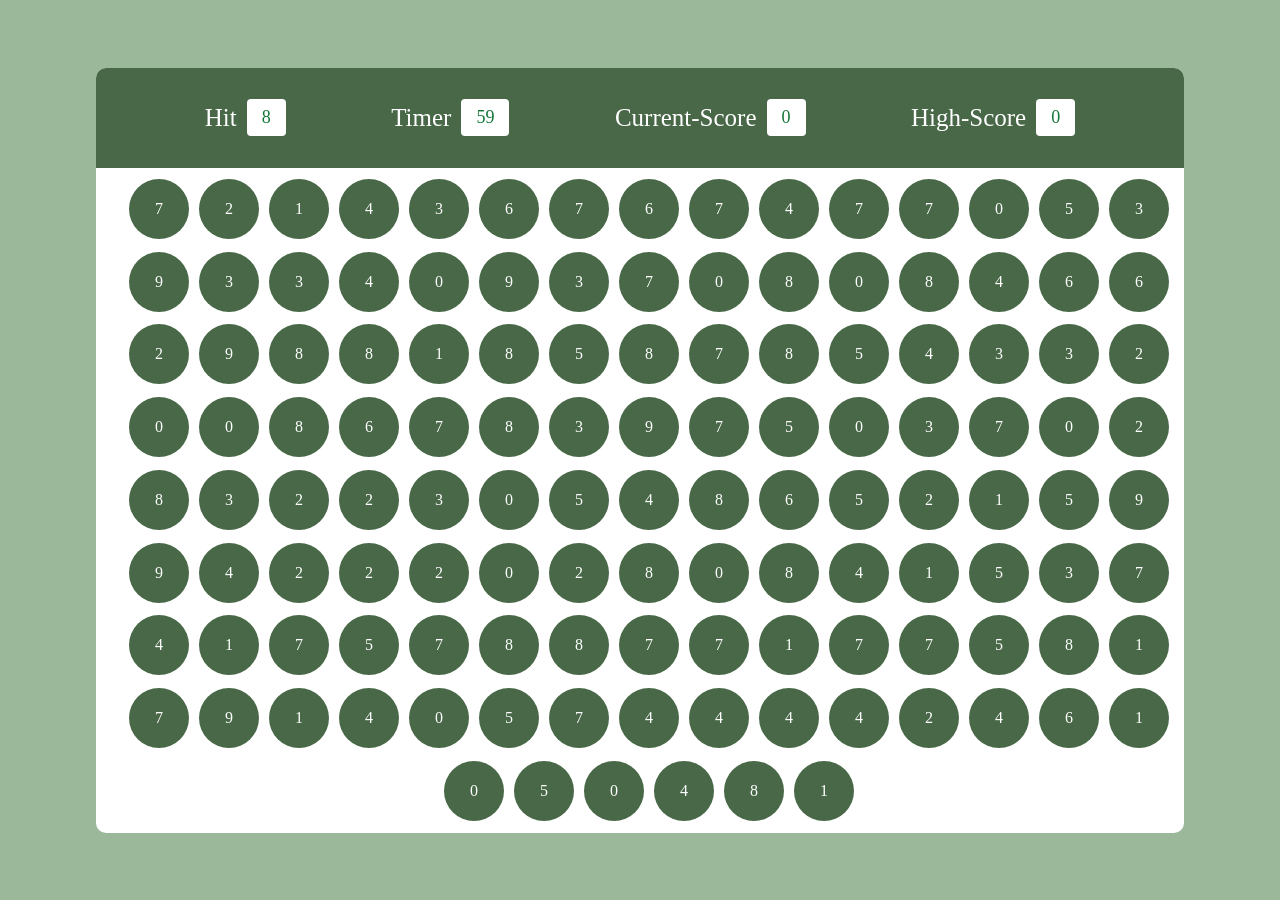
==== index.html @ c04d64e9 "first commit" ====
<!DOCTYPE html>
<html lang="en">
<head>
    <meta charset="UTF-8">
    <meta name="viewport" content="width=device-width, initial-scale=1.0">
    <title>Bubble Game</title>
    <link rel="stylesheet" href="style.css">
</head>
<body>
    <div class="main">
        <div class="work">
            <div id="paneltop">
                <div class="score">
                    <div class="elem">Hit</div>
                    <div class="box js-hit">5</div>
                </div>
                <div class="score">
                    <div class="elem">Timer</div>
                    <div class="box js-timer">60</div>
                </div>
                <div class="score">
                    <div class="elem">Current-Score</div>
                    <div class="box js-score">0</div>
                </div>
                <div class="score">
                    <div class="elem">High-Score</div>
                    <div class="box js-high-score">0</div>
                </div>
            </div>
            <div id="panelbottom">
                <div class="bubble">6</div>           
            </div>
        </div>
    </div>
    <script src="https://cdnjs.cloudflare.com/ajax/libs/gsap/3.13.0/gsap.min.js" integrity="sha512-NcZdtrT77bJr4STcmsGAESr06BYGE8woZdSdEgqnpyqac7sugNO+Tr4bGwGF3MsnEkGKhU2KL2xh6Ec+BqsaHA==" crossorigin="anonymous" referrerpolicy="no-referrer"></script>
    <script src="script.js"></script>
</body>
</html>
---- style.css ----
*{
    margin: 0px;
    padding: 0px;
    box-sizing: border-box;
}
html, body{
    height: 100%;
    width: 100%;
}
.main{
    height: 100%;
    width: 100%;
    display: flex;
    align-items: center;
    justify-content: center;
    background-color: rgb(155,184,155);

}
.work{
    width: 85%;
    height: 85%;
    border-radius: 10px;
    background-color: white;
    overflow: hidden;
}
#paneltop{
    height: 100px;
    width: 100%;
    background-color: rgb(72,104,72);
    display: flex;
    justify-content: space-between;
    align-items: center;
    padding: 0px 10%;
}
.box{
    background-color: white;
}
.score{
    display: flex;
    align-items: center;
    gap: 10px; 
}
.elem{
    font-size: 25px;
    color: white;
    font-weight: 500;
}
.box{
    padding: 8px 15px;
    color: rgb(18,119,57);
    border-radius: 4px;
    font-size: 18px;
    font-weight: 600px;
}
#panelbottom{
    width: 100%;
    height: calc(100% - 100px);
    display: flex;
    flex-wrap: wrap;
    gap: 10px;
    padding: 10px;
    padding-left: 28px;
    align-items: center;
    justify-content: center;
}
.bubble{
    background-color: rgb(72,104,72);
    height: 60px;
    width: 60px;
    border-radius: 50%;
    color: white;
    display: flex;
    align-items: center;
    justify-content: center;
    font-weight: 500;
    transition: background-color 0.15s ease;
}
.bubble:hover{
    background-color: rgb(50, 75,50);
    cursor: pointer;
}
.game-over{
    font-size: 160px;
    color: rgb(18,119,57);
}
.Game-Over-Screen{
    display: flex;
    flex-direction: column;
    align-items: center;
    gap: 25px;
}
.score-display{
    font-size: 80px;
    font-weight: 500;
    color: rgb(18,119,57);
    text-decoration: underline;
}
.score-color{
    color:rgb(27, 128, 27);
}
.playagainbutton{
    font-size: 40px;
    padding: 15px;
    border: none;
    background-color:rgb(18,119,57);
    color: white;
    border-radius: 12px;
    cursor: pointer;
    box-shadow: 5px 10px 5px rgba(0,0,0,0.3);
}

.winning-color{
    background-color: rgb(27, 128, 27);
}
.winning-color:hover{
    background-color: rgb(27, 128, 27)
}
.Lossing-color{
    background-color: red;
}
.Lossing-color:hover{
    background-color: red;
}
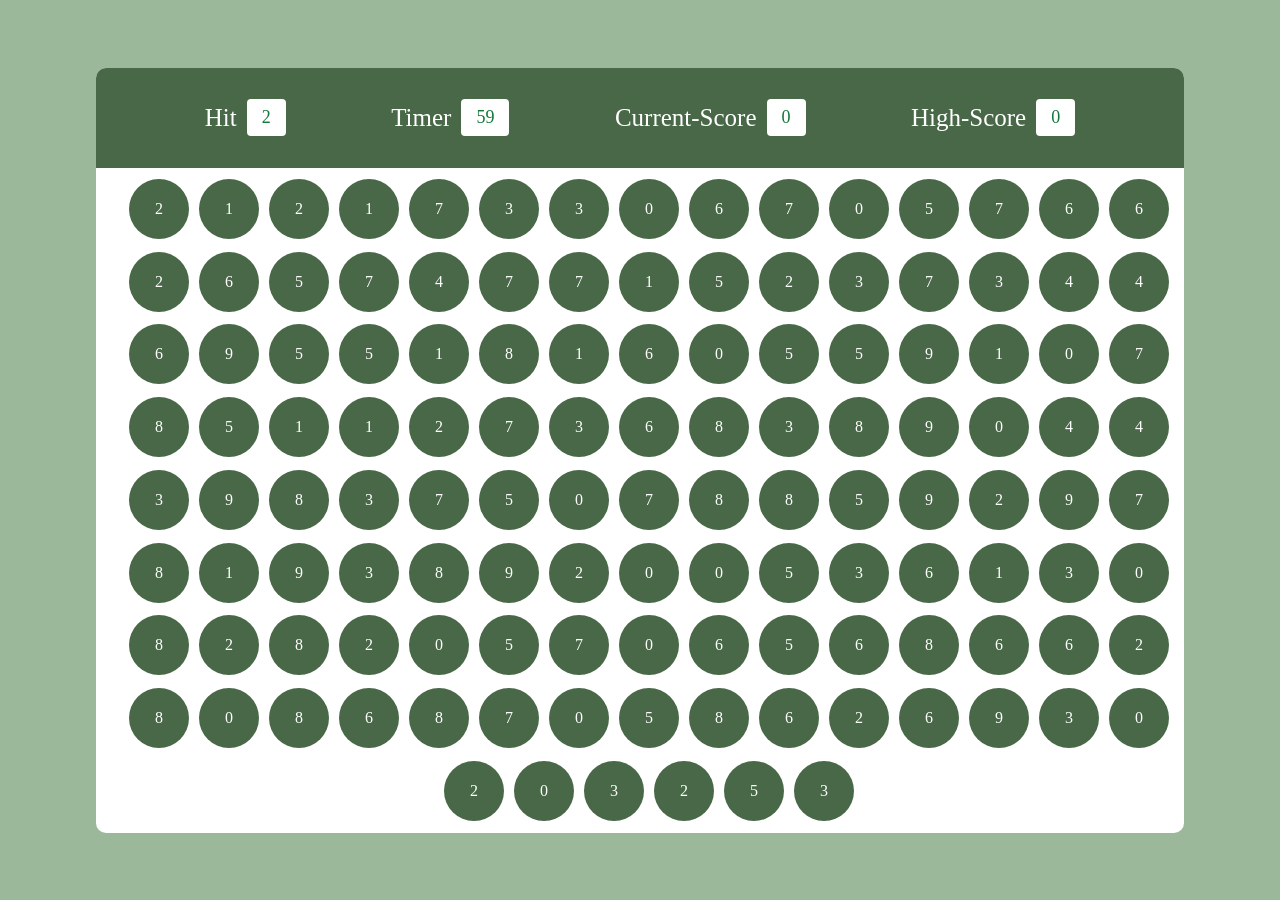
==== commit 3a93588d: "made the landing page of our website" ====
--- a/index.html
+++ b/index.html
@@ -4,7 +4,7 @@
     <meta charset="UTF-8">
     <meta name="viewport" content="width=device-width, initial-scale=1.0">
     <title>Bubble Game</title>
-    <link rel="stylesheet" href="style.css">
+    <link rel="stylesheet" href="styles/style.css">
 </head>
 <body>
     <div class="main">
@@ -33,6 +33,6 @@
         </div>
     </div>
     <script src="https://cdnjs.cloudflare.com/ajax/libs/gsap/3.13.0/gsap.min.js" integrity="sha512-NcZdtrT77bJr4STcmsGAESr06BYGE8woZdSdEgqnpyqac7sugNO+Tr4bGwGF3MsnEkGKhU2KL2xh6Ec+BqsaHA==" crossorigin="anonymous" referrerpolicy="no-referrer"></script>
-    <script src="script.js"></script>
+    <script src="scripts/script.js"></script>
 </body>
 </html>
--- a/styles/style.css
+++ b/styles/style.css
@@ -0,0 +1,133 @@
+*{
+    margin: 0px;
+    padding: 0px;
+    box-sizing: border-box;
+}
+html, body{
+    height: 100%;
+    width: 100%;
+}
+.main{
+    height: 100%;
+    width: 100%;
+    display: flex;
+    align-items: center;
+    justify-content: center;
+    background-color: rgb(155,184,155);
+
+}
+.work{
+    width: 85%;
+    height: 85%;
+    border-radius: 10px;
+    background-color: white;
+    overflow: hidden;
+}
+#paneltop{
+    height: 100px;
+    width: 100%;
+    background-color: rgb(72,104,72);
+    display: flex;
+    justify-content: space-between;
+    align-items: center;
+    padding: 0px 10%;
+}
+.box{
+    background-color: white;
+}
+.score{
+    display: flex;
+    align-items: center;
+    gap: 10px; 
+}
+.elem{
+    font-size: 25px;
+    color: white;
+    font-weight: 500;
+}
+.box{
+    padding: 8px 15px;
+    color: rgb(18,119,57);
+    border-radius: 4px;
+    font-size: 18px;
+    font-weight: 600px;
+}
+#panelbottom{
+    width: 100%;
+    height: calc(100% - 100px);
+    display: flex;
+    flex-wrap: wrap;
+    gap: 10px;
+    padding: 10px;
+    padding-left: 28px;
+    align-items: center;
+    justify-content: center;
+}
+.bubble{
+    background-color: rgb(72,104,72);
+    height: 60px;
+    width: 60px;
+    border-radius: 50%;
+    color: white;
+    display: flex;
+    align-items: center;
+    justify-content: center;
+    font-weight: 500;
+    transition: background-color 0.15s ease;
+}
+.bubble:hover{
+    background-color: rgb(50, 75,50);
+    cursor: pointer;
+}
+.game-over{
+    font-size: 160px;
+    color: rgb(18,119,57);
+}
+.Game-Over-Screen{
+    display: flex;
+    flex-direction: column;
+    align-items: center;
+    gap: 25px;
+}
+.score-display{
+    font-size: 80px;
+    font-weight: 500;
+    color: rgb(18,119,57);
+    text-decoration: underline;
+}
+.score-color{
+    color:rgb(27, 128, 27);
+}
+.playagainbutton{
+    font-size: 40px;
+    padding: 15px;
+    border: none;
+    background-color:rgb(18,119,57);
+    color: white;
+    border-radius: 12px;
+    cursor: pointer;
+    box-shadow: 5px 10px 5px rgba(0,0,0,0.3);
+}
+
+.winning-color{
+    background-color: rgb(27, 128, 27);
+}
+.winning-color:hover{
+    background-color: rgb(27, 128, 27)
+}
+.Lossing-color{
+    background-color: red;
+}
+.Lossing-color:hover{
+    background-color: red;
+}
+/* 1. Define the animation */
+@keyframes fadeIn {
+    from { opacity: 0; }
+    to { opacity: 1; }
+}
+
+/* 2. Apply it to the body */
+body {
+    animation: fadeIn 0.2s ease-in-out; /* Fades in over 0.8 seconds */
+}
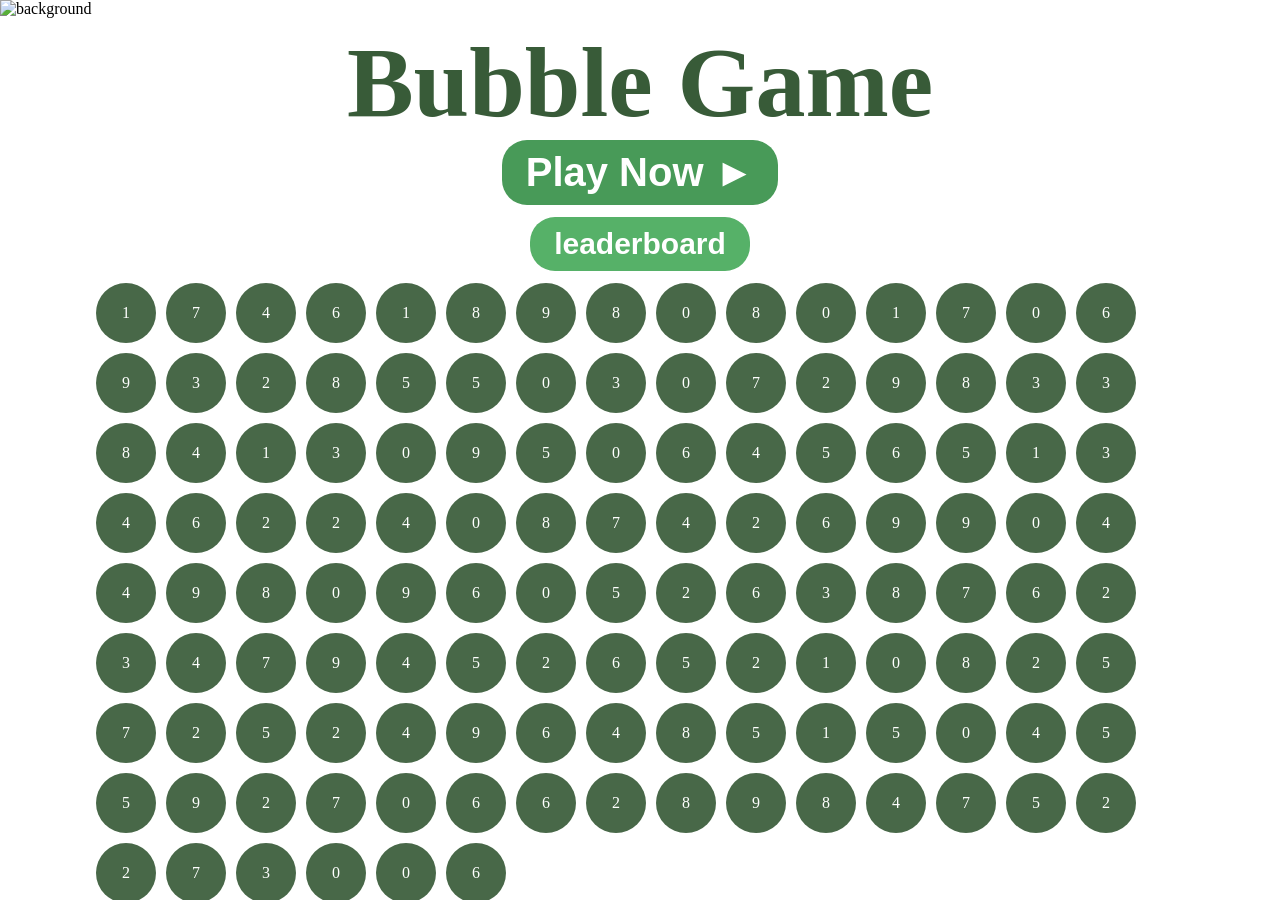
==== commit e44d08af: "changed some names of our files" ====
--- a/index.html
+++ b/index.html
@@ -3,36 +3,37 @@
 <head>
     <meta charset="UTF-8">
     <meta name="viewport" content="width=device-width, initial-scale=1.0">
-    <title>Bubble Game</title>
-    <link rel="stylesheet" href="styles/style.css">
+    <title>Document</title>
+    <link rel="stylesheet" href="styles/landingPage.css">
 </head>
 <body>
+    <img class="bg-image" src="Images/background-image.png" alt="background">
     <div class="main">
         <div class="work">
-            <div id="paneltop">
-                <div class="score">
-                    <div class="elem">Hit</div>
-                    <div class="box js-hit">5</div>
+            <div class="top">
+                <div class="game-name">
+                    Bubble Game
                 </div>
-                <div class="score">
-                    <div class="elem">Timer</div>
-                    <div class="box js-timer">60</div>
+                <div class="playnow">
+                    <a href="index.html" class="linking-index-landing">
+                        <button class="playnowbutton">
+                            Play Now <span class="play-arrow">&#9658;</span>
+                        </button>
+                    </a>
                 </div>
-                <div class="score">
-                    <div class="elem">Current-Score</div>
-                    <div class="box js-score">0</div>
-                </div>
-                <div class="score">
-                    <div class="elem">High-Score</div>
-                    <div class="box js-high-score">0</div>
+                <div class="leaderboard">
+                    <a href="" class="linking-index-leaderboard">
+                        <button class="playnowbutton" id="leaderboard-button">
+                            leaderboard 
+                        </button>
+                    </a>
                 </div>
             </div>
-            <div id="panelbottom">
-                <div class="bubble">6</div>           
+            <div class="bottom">
+                <div class="bubble">6</div>
             </div>
         </div>
     </div>
-    <script src="https://cdnjs.cloudflare.com/ajax/libs/gsap/3.13.0/gsap.min.js" integrity="sha512-NcZdtrT77bJr4STcmsGAESr06BYGE8woZdSdEgqnpyqac7sugNO+Tr4bGwGF3MsnEkGKhU2KL2xh6Ec+BqsaHA==" crossorigin="anonymous" referrerpolicy="no-referrer"></script>
-    <script src="scripts/script.js"></script>
+    <script src="scripts/landingpage.js"></script>
 </body>
 </html>
--- a/styles/landingPage.css
+++ b/styles/landingPage.css
@@ -0,0 +1,85 @@
+*{
+    margin: 0;
+    padding: 0;
+}
+html,body{
+    height: 100%;
+    width: 100%;
+    box-sizing: border-box;
+    overflow: hidden;
+}
+.bg-image{
+    height: 100%;
+    width: 100%;
+    z-index: -1;
+    position: fixed;
+    top: 0;
+    left: 0;
+}
+.main{
+    z-index: 1;
+    display: flex;
+    justify-content: center;
+}
+.work{
+    display: flex;
+    height: 85%;
+    width: 85%;
+    justify-content: center;
+    flex-direction: column;
+    gap: 12px;
+}
+.top{
+    display: flex;
+    flex-direction: column;
+    justify-content: center;
+    align-items: center;
+    margin-top: 25px;
+}
+.game-name{
+    font-weight: 900;
+    font-size: 100px;
+    color: #385b38;
+}
+.playnowbutton{
+    padding-top: 10px;
+    padding-bottom: 10px;
+    padding-left: 24px;
+    padding-right: 24px;
+    cursor: pointer;
+    background-color: #489A58;
+    border: none;
+    font-size: 40px;
+    border-radius: 25px;
+    color: white;
+    font-weight: 600;
+}
+#leaderboard-button{
+    font-size: 30px;
+    background-color: #56b168;
+    margin-top: 12px;
+}
+.bubble{
+    background-color: rgb(72,104,72);
+    height: 60px;
+    width: 60px;
+    border-radius: 50%;
+    color: white;
+    display: flex;
+    align-items: center;
+    justify-content: center;
+    font-weight: 500;
+    transition: background-color 0.15s ease;
+}
+.bubble:hover{
+    background-color: rgb(50, 75,50);
+    cursor: pointer;
+}
+.bottom{
+    display: flex;
+    flex-wrap: wrap;
+    gap: 10px;
+}
+@view-transition {
+    navigation: auto;
+}
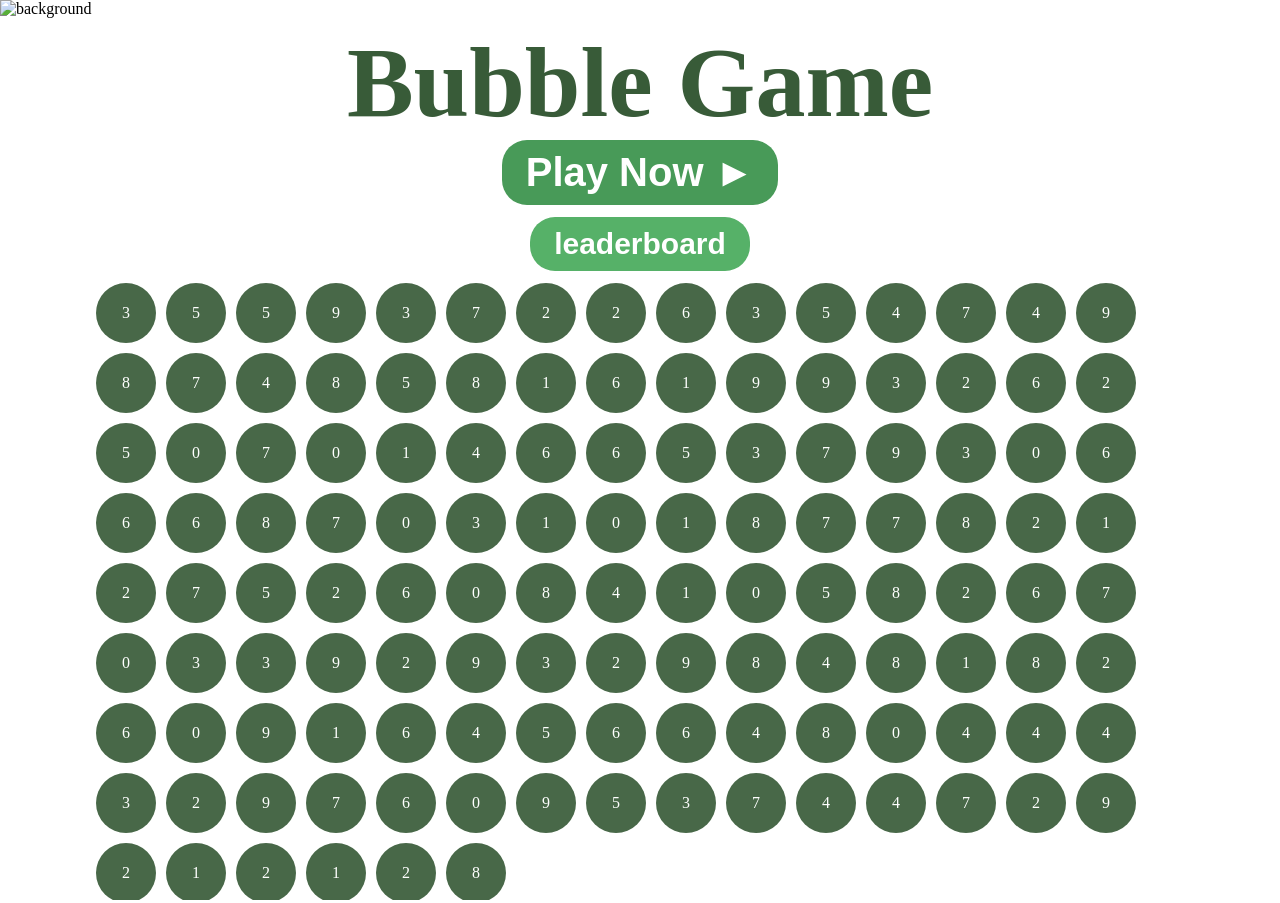
==== commit 6f938c59: "fixing small bug" ====
--- a/index.html
+++ b/index.html
@@ -15,7 +15,7 @@
                     Bubble Game
                 </div>
                 <div class="playnow">
-                    <a href="index.html" class="linking-index-landing">
+                    <a href="game.html" class="linking-index-landing">
                         <button class="playnowbutton">
                             Play Now <span class="play-arrow">&#9658;</span>
                         </button>
